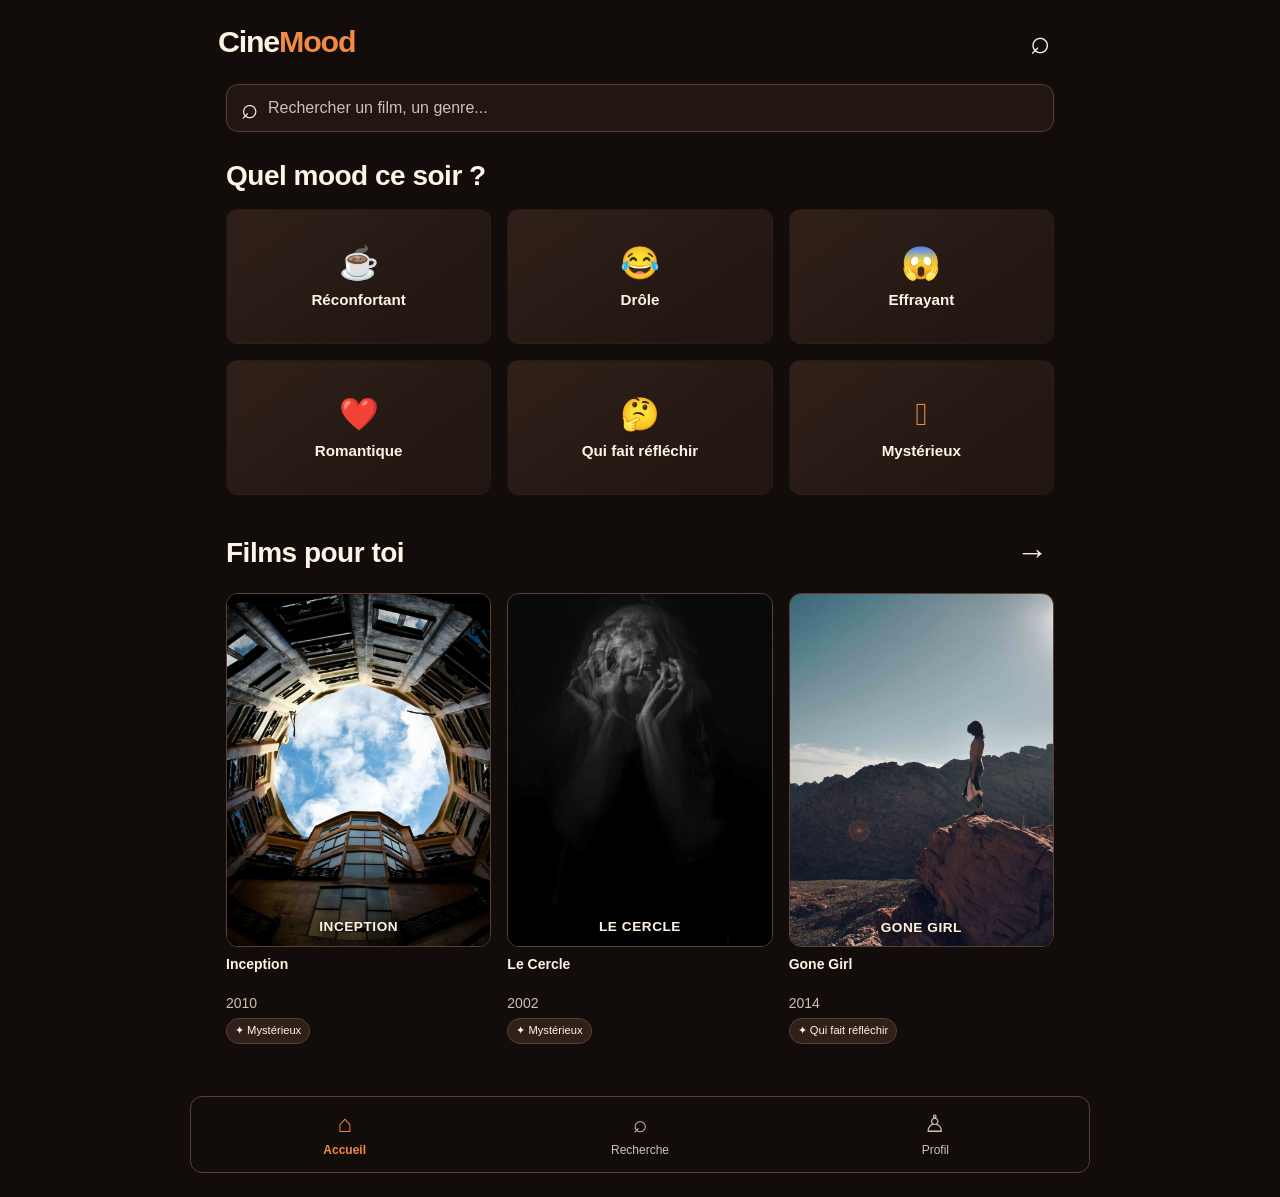
==== Semaine 9/cinemood/index.html @ bfbcf7e7 "Ajoute les affiches des films et améliore l’affichage responsive de CineMood." ====
<!DOCTYPE html>
<html lang="fr">
<head>
  <meta charset="UTF-8">
  <meta name="viewport" content="width=device-width, initial-scale=1.0">
  <meta name="theme-color" content="#120D0B">
  <title>CineMood — Le cinéma selon ton humeur</title>
  <link rel="stylesheet" href="style.css">
  <script src="script.js" defer></script>
</head>
<body>
  <header class="topbar">
    <button class="icon-button back-icon" id="back-button"
      type="button" aria-label="Retour" hidden>←</button>
    <a class="logo" href="#" id="logo">Cine<span>Mood</span></a>
    <button class="icon-button search-icon" id="search-button"
      type="button" aria-label="Aller à la recherche">⌕</button>
  </header>

  <main>
    <section id="home-screen" class="screen">
      <div class="search-box">
        <span aria-hidden="true">⌕</span>
        <input id="home-search" type="search"
          placeholder="Rechercher un film, un genre..."
          aria-label="Rechercher un film ou un genre">
      </div>

      <section class="mood-section" aria-labelledby="mood-heading">
        <h1 id="mood-heading">Quel mood ce soir ?</h1>
        <div class="mood-grid">
          <button class="mood-tile mood-comfort" data-mood="Réconfortant">
            <span class="mood-symbol" aria-hidden="true">☕</span>
            <span>Réconfortant</span>
          </button>
          <button class="mood-tile mood-funny" data-mood="Drôle">
            <span class="mood-symbol" aria-hidden="true">😂</span>
            <span>Drôle</span>
          </button>
          <button class="mood-tile mood-scary" data-mood="Effrayant">
            <span class="mood-symbol" aria-hidden="true">😱</span>
            <span>Effrayant</span>
          </button>
          <button class="mood-tile mood-romantic" data-mood="Romantique">
            <span class="mood-symbol" aria-hidden="true">❤️</span>
            <span>Romantique</span>
          </button>
          <button class="mood-tile mood-thought" data-mood="Qui fait réfléchir">
            <span class="mood-symbol" aria-hidden="true">🤔</span>
            <span>Qui fait réfléchir</span>
          </button>
          <button class="mood-tile mood-mystery" data-mood="Mystérieux">
            <span class="mood-symbol" aria-hidden="true">🫆</span>
            <span>Mystérieux</span>
          </button>
        </div>
      </section>

      <section class="film-section" aria-labelledby="home-films-heading">
        <div class="section-heading">
          <h2 id="home-films-heading">Films pour toi</h2>
          <button id="all-films-button" class="text-button"
            type="button" aria-label="Voir tous les films">→</button>
        </div>
        <div id="home-films" class="film-grid home-grid"></div>
      </section>
    </section>

    <section id="search-screen" class="screen" hidden>
      <div class="search-box">
        <span aria-hidden="true">⌕</span>
        <input id="film-search" type="search"
          placeholder="Rechercher un film, un genre..."
          aria-label="Rechercher dans les films">
      </div>

      <aside id="filter-list" class="filter-list" aria-label="Filtrer par mood"></aside>

      <div class="section-heading results-heading">
        <div>
          <h1>Films pour toi</h1>
          <p id="results-count" class="muted"></p>
        </div>
        <label class="sort-label">
          <span class="sr-only">Trier les films</span>
          <select id="sort-select">
            <option value="popular">Populaires</option>
            <option value="title">Ordre alphabétique</option>
            <option value="recent">Plus récents</option>
          </select>
        </label>
      </div>
      <div id="search-films" class="film-grid"></div>
      <p id="empty-message" class="muted" hidden>Aucun film trouvé. Essaie un autre mood ou une autre recherche.</p>
    </section>

    <section id="detail-screen" class="screen" hidden>
      <button class="detail-back" id="detail-back" type="button">← Retour</button>
      <div id="detail-poster" class="detail-poster"
        role="img" aria-label="Image du film"></div>
      <div class="detail-content">
        <h1 id="detail-title">Inception</h1>
        <p class="metadata">
          <span aria-hidden="true">🗓️</span>
          <span id="detail-year">2010</span>
          <span aria-hidden="true">·</span>
          <span aria-hidden="true">🕚</span>
          <span id="detail-duration">2h 28min</span>
        </p>
        <p id="detail-mood" class="mood-badge"> Mystérieux</p>
        <h2 class="description-title">Synopsis</h2>
        <p id="detail-description" class="description"></p>
        <button id="watch-button" class="primary-button" type="button">
          ▶ &nbsp; Voir le film
        </button>
        <button id="home-button" class="secondary-button" type="button">
         ⌂ &nbsp; Retour à l'accueil
        </button>
        <p id="watch-message" class="muted" role="status"></p>
      </div>
    </section>
  </main>

  <footer class="site-footer">
    <nav class="bottom-nav" aria-label="Navigation principale">
      <button class="nav-item active" id="nav-home" type="button">
        <span aria-hidden="true">⌂</span>Accueil
      </button>
      <button class="nav-item" id="nav-search" type="button">
        <span aria-hidden="true">⌕</span>Recherche
      </button>
      <button class="nav-item" id="nav-profile" type="button">
        <span aria-hidden="true">♙</span>Profil
      </button>
    </nav>
  </footer>
</body>
</html>
---- Semaine 9/cinemood/style.css ----
/* =========================================
   CINEMOOD — DESIGN SYSTEM
   Palette 60-30-10 : brun sombre, chocolat,
   orange chaud. Ivoire réservé au texte.
   ========================================= */

:root {
  /* Palette 60-30-10 : 60 % fond, 30 % surfaces, 10 % accent. */
  --color-bg: #120D0B;
  --color-surface: #211612;
  --color-surface-raised: #302019;
  --color-surface-hover: #3D281E;
  --color-text: #FFF3E6;
  --color-text-muted: #D2BFB0;
  --color-accent: #F18A43;
  --color-accent-hover: #F5A45D;
  --color-border: #594034;

  /* Typographie */
  --font-sans: Arial, Helvetica, sans-serif;
  --font-size-small: 0.875rem;
  --font-size-base: 1rem;
  --font-size-large: 1.125rem;
  --font-size-title: 1.75rem;

  /* Espacements par multiples de 8 px */
  --space-unit: 8px;
  --space-1: var(--space-unit);
  --space-2: calc(var(--space-unit) * 2);
  --space-3: calc(var(--space-unit) * 3);
  --space-4: calc(var(--space-unit) * 4);
  --space-5: calc(var(--space-unit) * 5);

  /* Formes et mise en page */
  --radius-small: 8px;
  --radius-card: 12px;
  --radius-large: 16px;
  --page-width: 760px;
  --transition: 160ms ease;
}

/* =========================================
   1. BASE ET ACCESSIBILITÉ
   ========================================= */

* {
  box-sizing: border-box;
}

[hidden] {
  display: none !important;
}

html {
  scroll-behavior: smooth;
  scroll-padding-top: 16px;
}

body {
  min-width: 280px;
  min-height: 100vh;
  margin: 0;
  padding-bottom: 84px;
  background: var(--color-bg);
  color: var(--color-text);
  font-family: var(--font-sans);
  font-size: var(--font-size-base);
  line-height: 1.5;
}

button,
input,
select {
  font: inherit;
}

button {
  color: inherit;
}

button,
a,
select {
  -webkit-tap-highlight-color: transparent;
}

button,
select {
  cursor: pointer;
}

button:focus-visible,
a:focus-visible,
input:focus-visible,
select:focus-visible {
  outline: 3px solid var(--color-accent);
  outline-offset: 3px;
}

button:disabled {
  opacity: 0.6;
  cursor: not-allowed;
}

a {
  color: inherit;
}

h1,
h2,
h3,
p {
  overflow-wrap: anywhere;
}

h1,
h2,
h3 {
  line-height: 1.25;
}

img {
  max-width: 100%;
}

.sr-only {
  position: absolute;
  width: 1px;
  height: 1px;
  padding: 0;
  overflow: hidden;
  clip: rect(0, 0, 0, 0);
  white-space: nowrap;
  clip-path: inset(50%);
}

/* =========================================
   2. EN-TÊTE
   ========================================= */

.topbar {
  display: flex;
  align-items: center;
  justify-content: space-between;
  gap: var(--space-3);
  width: min(100%, var(--page-width));
  min-height: 68px;
  margin-inline: auto;
  padding: 10px 20px;
}

.logo {
  color: var(--color-text);
  font-size: clamp(1.6rem, 6vw, 1.9rem);
  font-weight: 800;
  letter-spacing: -1.2px;
  text-decoration: none;
}

.logo span {
  color: var(--color-accent);
}

.icon-button {
  display: inline-flex;
  flex: 0 0 44px;
  align-items: center;
  justify-content: center;
  width: 44px;
  min-height: 44px;
  padding: 0;
  border: 1px solid transparent;
  border-radius: 50%;
  background: transparent;
  color: var(--color-text);
  font-size: 2rem;
}

.icon-button:hover {
  background: var(--color-surface-raised);
}

.back-icon {
  font-size: 1.8rem;
}

.search-icon {
  font-size: 2.1rem;
}

/* =========================================
   3. STRUCTURE DES ÉCRANS
   ========================================= */

.screen {
  width: min(100%, var(--page-width));
  margin-inline: auto;
  padding: 0 20px 28px;
}

.screen > section {
  min-width: 0;
}

/* =========================================
   4. BARRE DE RECHERCHE
   ========================================= */

.search-box {
  display: flex;
  align-items: center;
  gap: 10px;
  width: 100%;
  min-height: 48px;
  padding: 0 14px;
  border: 1px solid var(--color-border);
  border-radius: var(--radius-card);
  background: var(--color-surface);
}

.search-box:focus-within {
  border-color: var(--color-accent);
}

.search-box > span {
  flex: 0 0 auto;
  font-size: 1.8rem;
  line-height: 1;
}

.search-box input {
  width: 100%;
  min-width: 0;
  min-height: 46px;
  padding: 8px 0;
  border: 0;
  outline: none;
  background: transparent;
  color: var(--color-text);
}

.search-box input:focus-visible {
  outline: none;
}

.search-box input::placeholder {
  color: var(--color-text-muted);
  opacity: 1;
}

/* =========================================
   5. MOODS DE L'ACCUEIL
   ========================================= */

.mood-section {
  margin-top: 26px;
}

.mood-section h1,
.section-heading h2,
.results-heading h1 {
  margin: 0;
  font-size: clamp(var(--font-size-large), 5vw, var(--font-size-title));
  letter-spacing: -0.5px;
}

.mood-grid {
  display: grid;
  grid-template-columns: repeat(3, minmax(0, 1fr));
  align-items: stretch;
  gap: 12px;
  margin-top: 16px;
}

.mood-tile {
  display: flex;
  flex-direction: column;
  align-items: center;
  justify-content: center;
  gap: 8px;
  min-width: 0;
  min-height: 112px;
  padding: 12px 4px;
  border: 1px solid transparent;
  border-radius: var(--radius-card);
  background: var(--color-surface-raised);
  color: var(--color-text);
  font-size: clamp(0.7rem, 2.7vw, 0.9rem);
  font-weight: 700;
  line-height: 1.3;
  text-align: center;
  overflow-wrap: anywhere;
  transition:
    transform var(--transition),
    border-color var(--transition),
    filter var(--transition);
}

.mood-tile:hover {
  transform: translateY(-2px);
  border-color: var(--color-accent);
  filter: brightness(1.1);
}

.mood-symbol {
  color: var(--color-accent);
  display: flex;
  align-items: center;
  justify-content: center;
  min-height: 38px;
  font-size: 2rem;
  line-height: 1.2;
}

.mood-comfort,
.mood-funny,
.mood-scary,
.mood-romantic,
.mood-thought,
.mood-mystery {
  background: linear-gradient(145deg, var(--color-surface-raised), var(--color-surface) 85%);
}

/* =========================================
   6. TITRES DE SECTIONS
   ========================================= */

.film-section {
  min-width: 0;
  margin-top: 32px;
}

.section-heading {
  display: flex;
  align-items: center;
  justify-content: space-between;
  gap: 12px;
  margin-bottom: 16px;
}

.text-button {
  display: inline-flex;
  flex: 0 0 44px;
  align-items: center;
  justify-content: center;
  min-height: 44px;
  border: 0;
  border-radius: var(--radius-small);
  background: transparent;
  color: var(--color-text);
  font-size: 2rem;
}

.text-button:hover {
  background: var(--color-surface-raised);
}

/* =========================================
   7. GRILLE DES FILMS
   ========================================= */

.film-grid {
  display: grid;
  grid-template-columns: minmax(0, 1fr);
  align-items: stretch;
  gap: var(--space-3) var(--space-2);
  width: 100%;
  min-width: 0;
}

.film-card {
  min-width: 0;
}

.film-card-button {
  display: flex;
  flex-direction: column;
  align-items: stretch;
  width: 100%;
  min-width: 0;
  padding: 0;
  border: 0;
  border-radius: var(--radius-small);
  background: transparent;
  color: var(--color-text);
  text-align: left;
}

.film-card-button:hover .poster {
  border-color: var(--color-accent);
  filter: brightness(1.1);
}

.film-card-button:hover .film-title {
  color: var(--color-accent);
}

/* =========================================
   8. AFFICHES : PROPORTIONS IDENTIQUES
   ========================================= */

.poster {
  position: relative;
  display: flex;
  flex: 0 0 auto;
  align-items: flex-end;
  justify-content: center;
  width: 100%;
  min-width: 0;
  min-height: 0;
  aspect-ratio: 3 / 4;
  padding: 10px 5px;
  overflow: hidden;
  isolation: isolate;
  border: 1px solid var(--color-border);
  border-radius: 10px;
  background: var(--color-surface);
  text-align: center;
  transition:
    filter var(--transition),
    border-color var(--transition);
}

.poster::before {
  position: absolute;
  z-index: -1;
  inset: 0;
  background: linear-gradient(145deg, var(--color-surface-raised), var(--color-bg));
  content: "";
}

.poster.has-image::before {
  background: linear-gradient(180deg, transparent 42%, var(--color-bg) 100%);
}

.poster-image {
  position: absolute;
  z-index: 0;
  inset: 0;
  width: 100%;
  height: 100%;
  object-fit: cover;
}

.poster-label {
  position: relative;
  z-index: 1;
  display: block;
  max-width: 100%;
  color: var(--color-text);
  font-size: clamp(0.6rem, 2.4vw, 0.85rem);
  font-weight: 800;
  line-height: 1.3;
  letter-spacing: 0.04em;
  overflow-wrap: anywhere;
  text-shadow: 0 2px 6px var(--color-bg);
}

/* =========================================
   9. TEXTES DES CARTES : ALIGNEMENT
   ========================================= */

.film-title {
  display: -webkit-box;
  min-width: 0;
  min-height: 2.6em;
  margin: 8px 0 2px;
  overflow: hidden;
  color: var(--color-text);
  font-size: var(--font-size-small);
  font-weight: 700;
  line-height: 1.3;
  overflow-wrap: anywhere;
  -webkit-box-orient: vertical;
  -webkit-line-clamp: 2;
  line-clamp: 2;
}

.film-year {
  display: block;
  min-height: 1.2em;
  margin: 0 0 6px;
  color: var(--color-text-muted);
  font-size: var(--font-size-small);
  line-height: 1.3;
}

/* Les badges sont alignés en bas des cartes */
.mood-badge {
  display: inline-flex;
  align-items: center;
  align-self: flex-start;
  gap: 4px;
  width: fit-content;
  max-width: 100%;
  min-height: 26px;
  margin-top: auto;
  padding: 4px 8px;
  overflow-wrap: anywhere;
  border: 1px solid var(--color-border);
  border-radius: 999px;
  background: var(--color-surface-raised);
  color: var(--color-text);
  font-size: 0.7rem;
  line-height: 1.3;
}

/* =========================================
   10. FILTRES DE RECHERCHE
   ========================================= */

.filter-list {
  display: flex;
  flex-wrap: wrap;
  align-items: center;
  gap: 8px;
  margin: 16px 0 28px;
}

.filter-chip {
  display: inline-flex;
  align-items: center;
  justify-content: center;
  min-height: 44px;
  padding: 9px 13px;
  border: 1px solid var(--color-border);
  border-radius: var(--radius-card);
  background: var(--color-surface);
  color: var(--color-text);
  line-height: 1.3;
  text-align: center;
  transition:
    background var(--transition),
    border-color var(--transition);
}

.filter-chip:hover {
  border-color: var(--color-accent);
}

.filter-chip[data-mood] {
  border-color: var(--color-border);
  background: var(--color-surface);
}

.filter-chip[data-mood]:hover {
  border-color: var(--color-accent);
}

.filter-chip[aria-pressed="true"] {
  border-color: var(--color-accent);
  background: var(--color-accent);
  color: var(--color-bg);
  font-weight: 700;
}

.results-heading {
  align-items: flex-end;
}

.results-heading > div {
  min-width: 0;
}

.muted {
  margin: 5px 0 0;
  color: var(--color-text-muted);
  font-size: 0.9rem;
}

.sort-label select {
  max-width: 145px;
  min-height: 44px;
  padding: 8px;
  border: 1px solid var(--color-border);
  border-radius: 10px;
  background: var(--color-surface);
  color: var(--color-text);
}

/* =========================================
   11. FICHE DÉTAILLÉE
   ========================================= */

.detail-back {
  display: inline-flex;
  align-items: center;
  min-width: 44px;
  min-height: 44px;
  margin: 0 0 8px -8px;
  padding: 8px;
  border: 0;
  border-radius: var(--radius-small);
  background: transparent;
  color: var(--color-text);
  font-weight: 700;
}

.detail-back:hover {
  background: var(--color-surface-raised);
}

.detail-poster {
  position: relative;
  width: 100%;
  min-width: 0;
  min-height: 0;
  aspect-ratio: 16 / 9;
  overflow: hidden;
  border: 1px solid var(--color-border);
  border-radius: var(--radius-large);
  background: linear-gradient(135deg, var(--color-surface-raised), var(--color-bg));
}

.detail-poster img {
  display: block;
  width: 100%;
  height: 100%;
  object-fit: cover;
}

.detail-content {
  min-width: 0;
  padding: 12px 2px 20px;
}

.detail-content h1 {
  margin: 8px 0;
  font-size: clamp(2rem, 8vw, 2.6rem);
  line-height: 1.15;
}

.metadata {
  display: flex;
  flex-wrap: wrap;
  align-items: center;
  gap: 9px;
  color: var(--color-text-muted);
}

.metadata span[aria-hidden="true"] {
  color: var(--color-accent);
  font-size: 1.2rem;
}

.detail-content > .mood-badge {
  margin-top: 10px;
  padding: 6px 12px;
  font-size: 0.85rem;
}

.description-title {
  margin: 24px 0 6px;
  font-size: 1.1rem;
}

.description {
  margin: 8px 0 20px;
  color: var(--color-text);
  line-height: 1.8;
}

.primary-button,
.secondary-button {
  display: flex;
  align-items: center;
  justify-content: center;
  width: 100%;
  min-height: 52px;
  margin-top: 14px;
  padding: 12px 16px;
  border: 1px solid transparent;
  border-radius: var(--radius-card);
  font-weight: 700;
  text-align: center;
  transition:
    filter var(--transition),
    background var(--transition);
}

.primary-button {
  background: var(--color-accent);
  color: var(--color-bg);
}

.primary-button:hover {
  filter: brightness(1.1);
}

.secondary-button {
  border-color: var(--color-accent);
  background: transparent;
  color: var(--color-text);
}

.secondary-button:hover {
  background: var(--color-surface-raised);
}

/* =========================================
   12. NAVIGATION INFÉRIEURE
   ========================================= */

.bottom-nav {
  position: fixed;
  z-index: 10;
  right: 0;
  bottom: 0;
  left: 0;
  display: grid;
  grid-template-columns: repeat(3, minmax(0, 1fr));
  gap: 4px;
  padding:
    8px max(12px, env(safe-area-inset-right))
    calc(8px + env(safe-area-inset-bottom))
    max(12px, env(safe-area-inset-left));
  border-top: 1px solid var(--color-border);
  background: var(--color-bg);
  backdrop-filter: blur(14px);
}

.nav-item {
  display: flex;
  align-items: center;
  justify-content: center;
  flex-direction: column;
  gap: 2px;
  min-width: 0;
  min-height: 54px;
  padding: 5px;
  border: 0;
  border-radius: var(--radius-small);
  background: transparent;
  color: var(--color-text-muted);
  font-size: 0.75rem;
}

.nav-item span {
  font-size: 1.5rem;
  line-height: 1.2;
}

.nav-item:hover {
  background: var(--color-surface-raised);
}

.nav-item.active {
  color: var(--color-accent);
  font-weight: 700;
}

/* =========================================
   13. PETITS ÉCRANS
   ========================================= */

@media (max-width: 360px) {
  .topbar {
    padding-right: 14px;
    padding-left: 14px;
  }

  .screen {
    padding-right: 14px;
    padding-left: 14px;
  }

  .mood-grid {
    gap: 8px;
  }

  .mood-tile {
    min-height: 100px;
    padding: 8px 3px;
    font-size: 0.68rem;
  }

  .mood-symbol {
    font-size: 1.7rem;
  }

  .film-grid {
    column-gap: var(--space-1);
    row-gap: var(--space-3);
  }

  .film-title {
    font-size: 0.8rem;
  }

  .mood-badge {
    gap: 2px;
    padding: 4px 5px;
    font-size: 0.64rem;
  }

  .sort-label select {
    max-width: 125px;
    padding: 6px;
    font-size: 0.8rem;
  }
}

/* =========================================
   14. TABLETTES ET ORDINATEURS
   ========================================= */

@media (min-width: 600px) {
  body {
    padding-bottom: 24px;
  }

  .topbar {
    padding: 16px 28px;
  }

  .screen {
    padding-right: 28px;
    padding-left: 28px;
  }

  .mood-tile {
    min-height: 135px;
    font-size: 0.95rem;
  }

  .film-grid {
    column-gap: var(--space-2);
    row-gap: var(--space-3);
  }

  .poster {
    border-radius: var(--radius-card);
  }

  .film-title {
    font-size: var(--font-size-small);
  }

  .bottom-nav {
    position: static;
    width: min(calc(100% - 40px), var(--page-width));
    margin: 24px auto 0;
    padding: 8px;
    border: 1px solid var(--color-border);
    border-radius: var(--radius-card);
  }
}

@media (min-width: 768px) {
  .film-grid {
    grid-template-columns: repeat(2, minmax(0, 1fr));
  }
}

@media (min-width: 900px) {
  :root {
    --page-width: 900px;
  }

  .screen {
    padding-right: 36px;
    padding-left: 36px;
  }

  .mood-grid {
    gap: 16px;
  }

  .film-grid {
    grid-template-columns: repeat(3, minmax(0, 1fr));
    gap: var(--space-3) var(--space-2);
  }

  .detail-poster {
    max-height: 440px;
  }
}

/* =========================================
   15. RESPECT DES PRÉFÉRENCES UTILISATEUR
   ========================================= */

@media (prefers-reduced-motion: reduce) {
  *,
  *::before,
  *::after {
    scroll-behavior: auto !important;
    animation-duration: 0.01ms !important;
    animation-iteration-count: 1 !important;
    transition-duration: 0.01ms !important;
  }
}
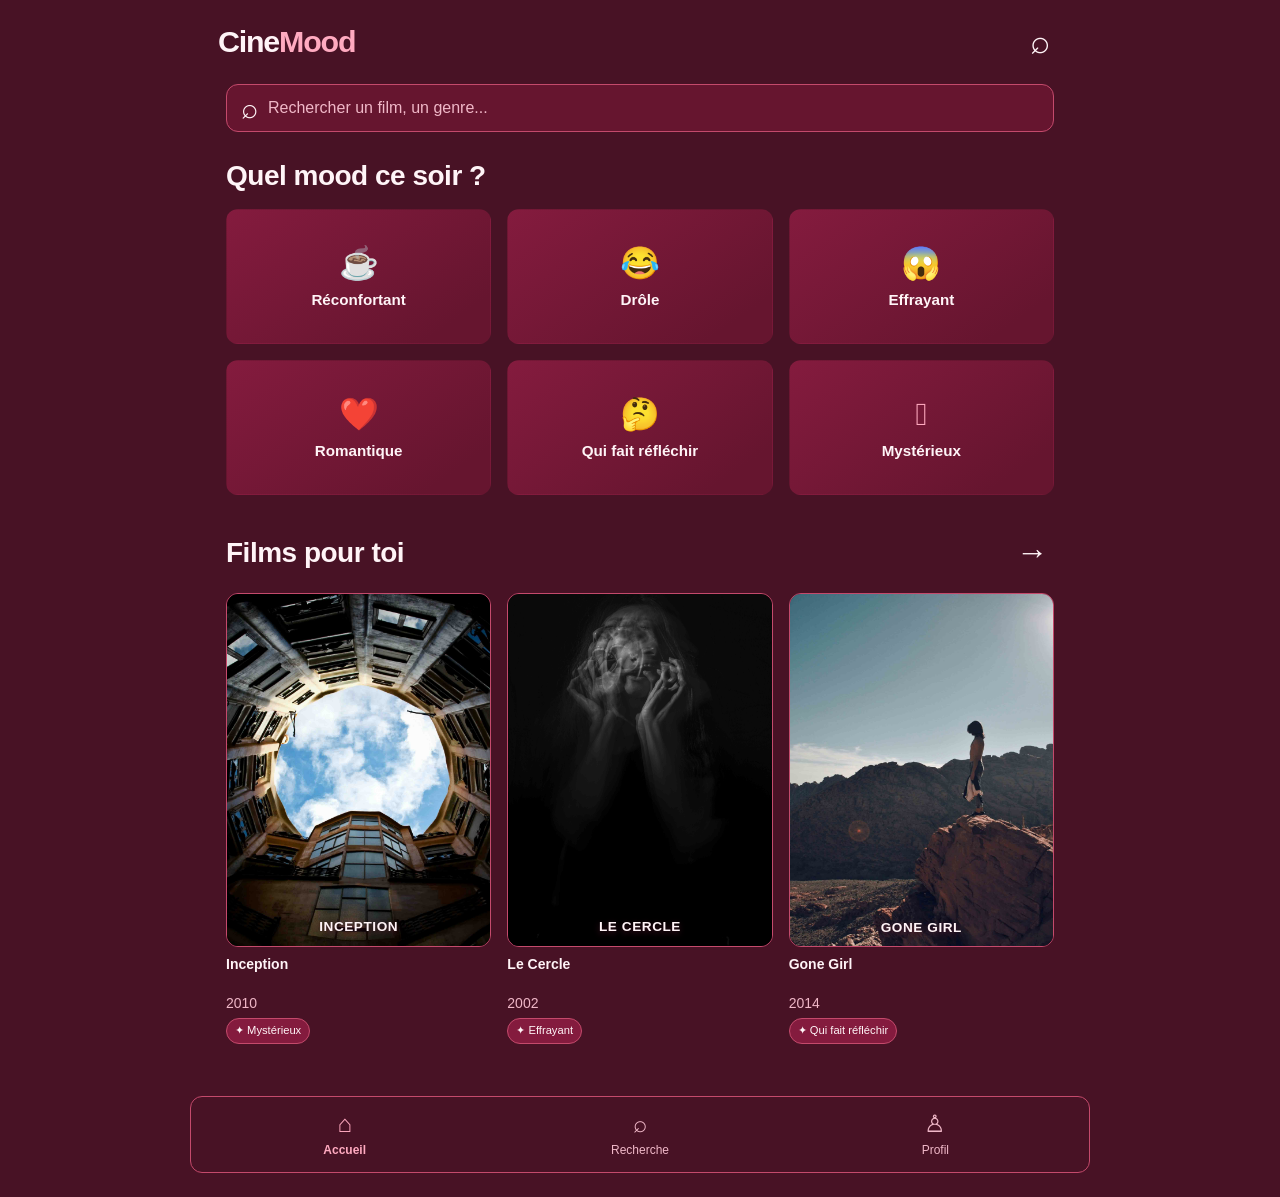
==== commit fb565813: "Affiche les cartes depuis data.json - S11 ex2 : états chargement, erreur et liste vide dans s11-phar" ====
--- a/Semaine 9/cinemood/index.html
+++ b/Semaine 9/cinemood/index.html
@@ -4,10 +4,9 @@
 <head>
   <meta charset="UTF-8">
   <meta name="viewport" content="width=device-width, initial-scale=1.0">
-  <meta name="theme-color" content="#120D0B">
+  <meta name="theme-color" content="#481225">
   <title>CineMood — Le cinéma selon ton humeur</title>
   <link rel="stylesheet" href="style.css">
-  <script src="script.js" defer></script>
 </head>
 <body>
   <header class="topbar">
@@ -63,6 +62,7 @@
           <button id="all-films-button" class="text-button"
             type="button" aria-label="Voir tous les films">→</button>
         </div>
+        <p id="etat" class="muted" role="status"></p>
         <div id="home-films" class="film-grid home-grid"></div>
       </section>
     </section>
@@ -91,8 +91,9 @@
           </select>
         </label>
       </div>
-      <div id="search-films" class="film-grid"></div>
-      <p id="empty-message" class="muted" hidden>Aucun film trouvé. Essaie un autre mood ou une autre recherche.</p>
+      <div id="liste-cartes" class="film-grid"></div>
+      <p id="search-status" class="muted" role="status" hidden></p>
+      <p id="empty-message" class="muted" role="status" hidden>Aucun film trouvé. Essaie un autre mood ou une autre recherche.</p>
     </section>
 
     <section id="detail-screen" class="screen" hidden>
@@ -135,6 +136,8 @@
       </button>
     </nav>
   </footer>
+
+  <script src="app.js"></script>
 </body>
 </html>
 
--- a/Semaine 9/cinemood/style.css
+++ b/Semaine 9/cinemood/style.css
@@ -1,21 +1,20 @@
 
 /* =========================================
    CINEMOOD — DESIGN SYSTEM
-   Palette 60-30-10 : brun sombre, chocolat,
-   orange chaud. Ivoire réservé au texte.
+   Palette rouge et rose, sans noir ni orange.
    ========================================= */
 
 :root {
-  /* Palette 60-30-10 : 60 % fond, 30 % surfaces, 10 % accent. */
-  --color-bg: #120D0B;
-  --color-surface: #211612;
-  --color-surface-raised: #302019;
-  --color-surface-hover: #3D281E;
-  --color-text: #FFF3E6;
-  --color-text-muted: #D2BFB0;
-  --color-accent: #F18A43;
-  --color-accent-hover: #F5A45D;
-  --color-border: #594034;
+  /* Palette rouge et rose à contraste renforcé. */
+  --color-bg: #481225;
+  --color-surface: #66152F;
+  --color-surface-raised: #841B3E;
+  --color-surface-hover: #A6274F;
+  --color-text: #FFF4F7;
+  --color-text-muted: #F0B8C8;
+  --color-accent: #FFAAC0;
+  --color-accent-hover: #FFC2D3;
+  --color-border: #C44A6C;
 
   /* Typographie */
   --font-sans: Arial, Helvetica, sans-serif;
@@ -551,7 +550,7 @@
 .filter-chip[aria-pressed="true"] {
   border-color: var(--color-accent);
   background: var(--color-accent);
-  color: var(--color-bg);
+  color: #481225;
   font-weight: 700;
 }
 
@@ -681,7 +680,7 @@
 
 .primary-button {
   background: var(--color-accent);
-  color: var(--color-bg);
+  color: #481225;
 }
 
 .primary-button:hover {
